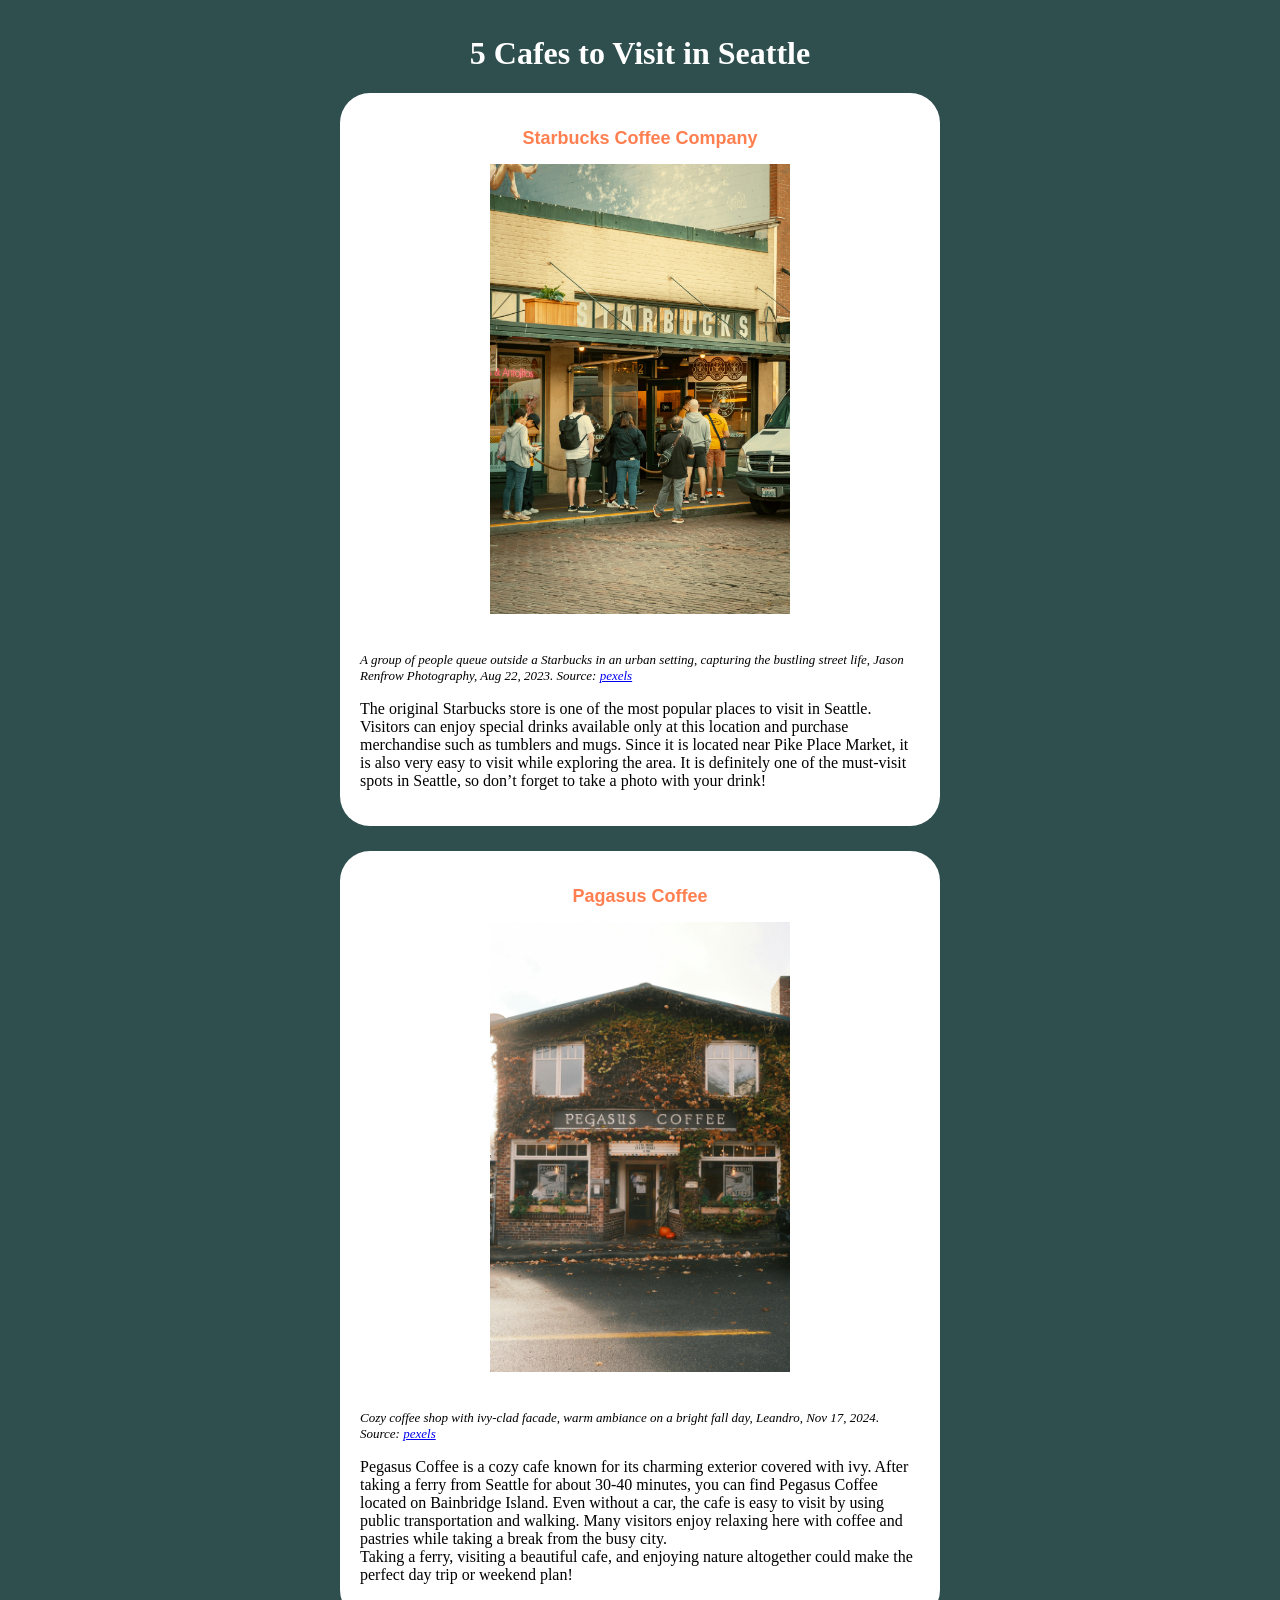
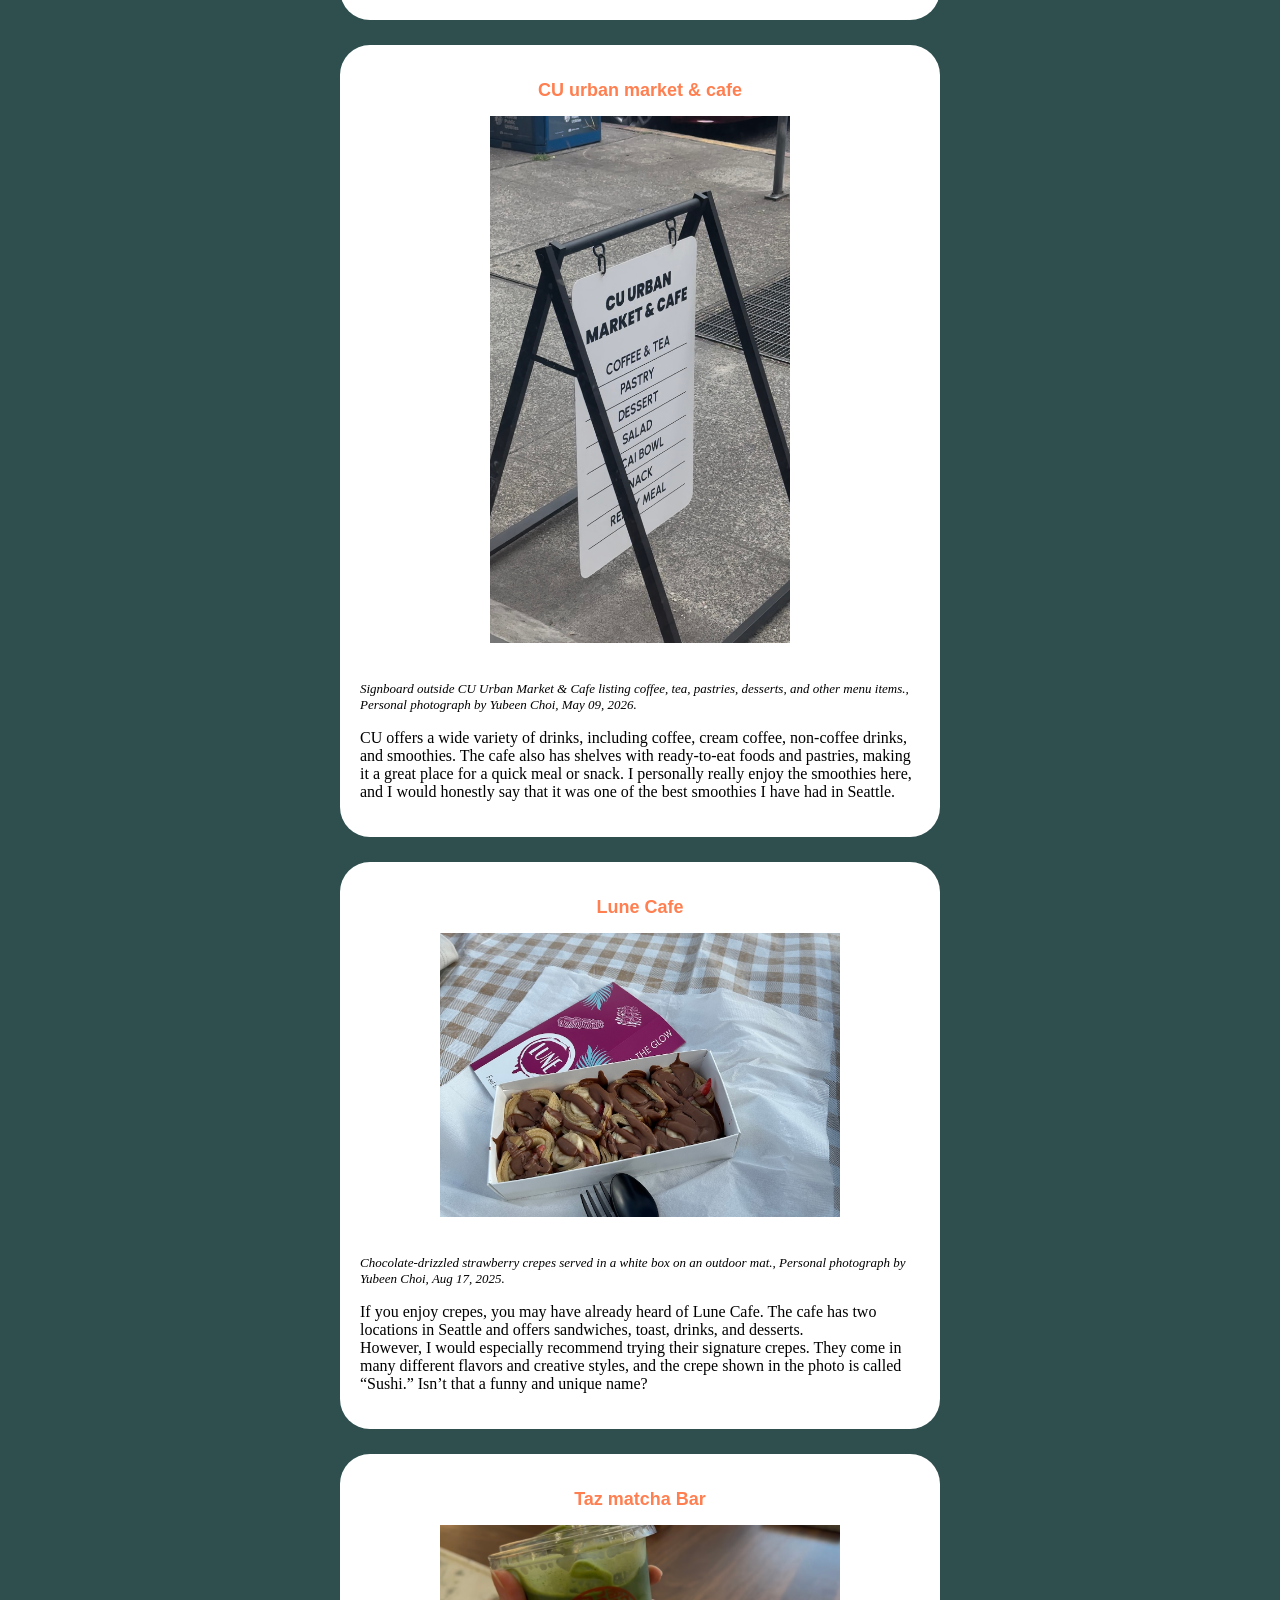
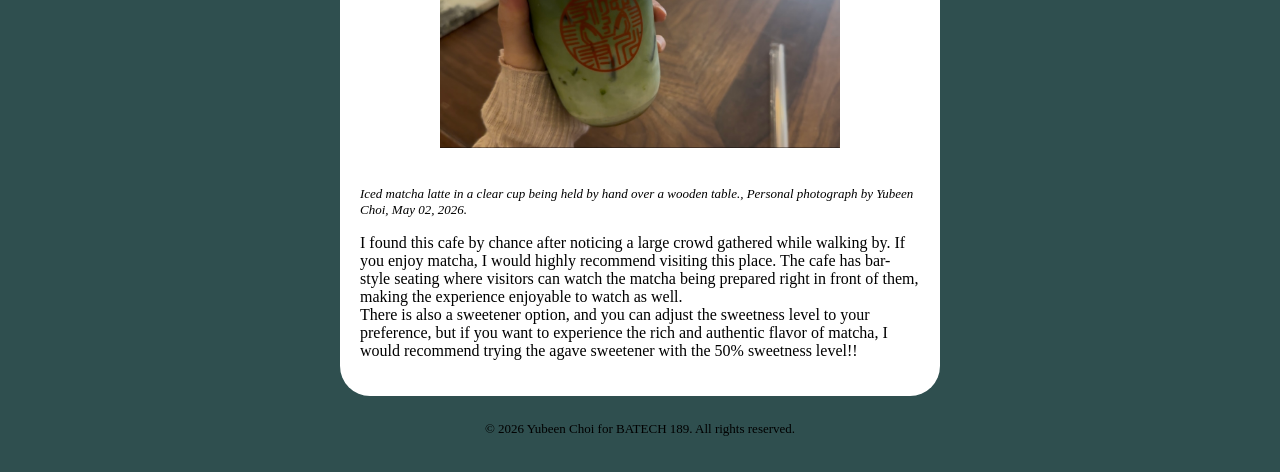
==== project2/index.html @ 44216cd3 "Initial commit" ====
<!doctype html>
<html lang="en">
    <head>
        <meta charset="UTF-8" />
        <meta name="description" content="A webpage introducing five cafes to visit in Seattle." />
        <title>5 Cafes to Visit in Seattle</title>
        <style>
            body {
                background-color: darkslategrey;
                margin: 35px auto;
                font-family: Georgia, serif;
                width: 600px;
            }

            section {
                background-color: white;
                padding: 20px;
                margin: 0 auto 25px auto;
                border-radius: 30px;
            }

            h1 {
                color: white;
            }

            h2 {
                color: coral;
            }
            h1,
            h2 {
                text-align: center;
            }

            img {
                margin: auto;
                display: block;
            }

            h2 {
                font-family: Arial, sans-serif;
                font-size: large;
            }

            cite {
                display: block;
                margin-top: 20px;
                font-size: small;
            }

            footer {
                text-align: center;
                font-size: small;
            }
        </style>
    </head>

    <body>
        <header>
            <h1>5 Cafes to Visit in Seattle</h1>
        </header>

        <section id="starbucks">
            <h2>Starbucks Coffee Company</h2>
            <img
                src="image_for_starbucks.jpg"
                alt="A group of people queue outside a Starbucks in an urban setting, capturing the bustling street life."
                width="300" />
            <br /><cite>
                A group of people queue outside a Starbucks in an urban setting, capturing the bustling street life,
                Jason Renfrow Photography, <time datetime="2023-08-22">Aug 22, 2023</time>. Source:
                <a href="https://www.pexels.com/photo/a-line-to-starbucks-18092314/" target="_blank">pexels</a>
            </cite>

            <p>
                The original Starbucks store is one of the most popular places to visit in Seattle. Visitors can enjoy
                special drinks available only at this location and purchase merchandise such as tumblers and mugs. Since
                it is located near Pike Place Market, it is also very easy to visit while exploring the area. It is
                definitely one of the must-visit spots in Seattle, so don’t forget to take a photo with your drink!
            </p>
        </section>

        <section id="pagasus">
            <h2>Pagasus Coffee</h2>
            <img
                src="image_for_pegasus%20coffee.jpg"
                alt="Cozy coffee shop with ivy-clad facade, warm ambiance on a bright fall day."
                width="300" />
            <br /><cite>
                Cozy coffee shop with ivy-clad facade, warm ambiance on a bright fall day, Leandro,
                <time datetime="2024-11-17">Nov 17, 2024</time>. Source:
                <a
                    href="https://www.pexels.com/photo/charming-ivy-covered-pegasus-coffee-shop-29489510/"
                    target="_blank"
                    >pexels</a
                >
            </cite>
            <p>
                Pegasus Coffee is a cozy cafe known for its charming exterior covered with ivy. After taking a ferry
                from Seattle for about 30-40 minutes, you can find Pegasus Coffee located on Bainbridge Island. Even
                without a car, the cafe is easy to visit by using public transportation and walking. Many visitors enjoy
                relaxing here with coffee and pastries while taking a break from the busy city. <br />Taking a ferry,
                visiting a beautiful cafe, and enjoying nature altogether could make the perfect day trip or weekend
                plan!
            </p>
        </section>

        <section id="cu">
            <h2>CU urban market &amp; cafe</h2>
            <img
                src="image_for_cu.jpg"
                alt="Signboard outside CU Urban Market & Cafe listing coffee, tea, pastries, desserts, and other menu items."
                width="300" />
            <br /><cite>
                Signboard outside CU Urban Market &amp; Cafe listing coffee, tea, pastries, desserts, and other menu
                items., Personal photograph by Yubeen Choi,
                <time datetime="2026-05-09">May 09, 2026</time>.
            </cite>
            <p>
                CU offers a wide variety of drinks, including coffee, cream coffee, non-coffee drinks, and smoothies.
                The cafe also has shelves with ready-to-eat foods and pastries, making it a great place for a quick meal
                or snack. I personally really enjoy the smoothies here, and I would honestly say that it was one of the
                best smoothies I have had in Seattle.
            </p>
        </section>

        <section id="lune">
            <h2>Lune Cafe</h2>
            <img
                src="image_for_lune.jpg"
                alt="Chocolate-drizzled strawberry crepes served in a white box on an outdoor mat."
                width="400" />
            <br /><cite>
                Chocolate-drizzled strawberry crepes served in a white box on an outdoor mat., Personal photograph by
                Yubeen Choi,
                <time datetime="2025-08-17">Aug 17, 2025</time>.
            </cite>
            <p>
                If you enjoy crepes, you may have already heard of Lune Cafe. The cafe has two locations in Seattle and
                offers sandwiches, toast, drinks, and desserts. <br />However, I would especially recommend trying their
                signature crepes. They come in many different flavors and creative styles, and the crepe shown in the
                photo is called “Sushi.” Isn’t that a funny and unique name?
            </p>
        </section>

        <section id="taz">
            <h2>Taz matcha Bar</h2>
            <img
                src="image_for_tazmatcha.jpg"
                alt="Iced matcha latte in a clear cup being held by hand over a wooden table."
                width="400" />
            <br /><cite>
                Iced matcha latte in a clear cup being held by hand over a wooden table., Personal photograph by Yubeen
                Choi,
                <time datetime="2026-05-02">May 02, 2026</time>.
            </cite>
            <p>
                I found this cafe by chance after noticing a large crowd gathered while walking by. If you enjoy matcha,
                I would highly recommend visiting this place. The cafe has bar-style seating where visitors can watch
                the matcha being prepared right in front of them, making the experience enjoyable to watch as well.<br />
                There is also a sweetener option, and you can adjust the sweetness level to your preference, but if you
                want to experience the rich and authentic flavor of matcha, I would recommend trying the agave sweetener
                with the 50% sweetness level!!
            </p>
        </section>

        <footer>
            <p>&copy; 2026 Yubeen Choi for BATECH 189. All rights reserved.</p>
        </footer>
    </body>
</html>
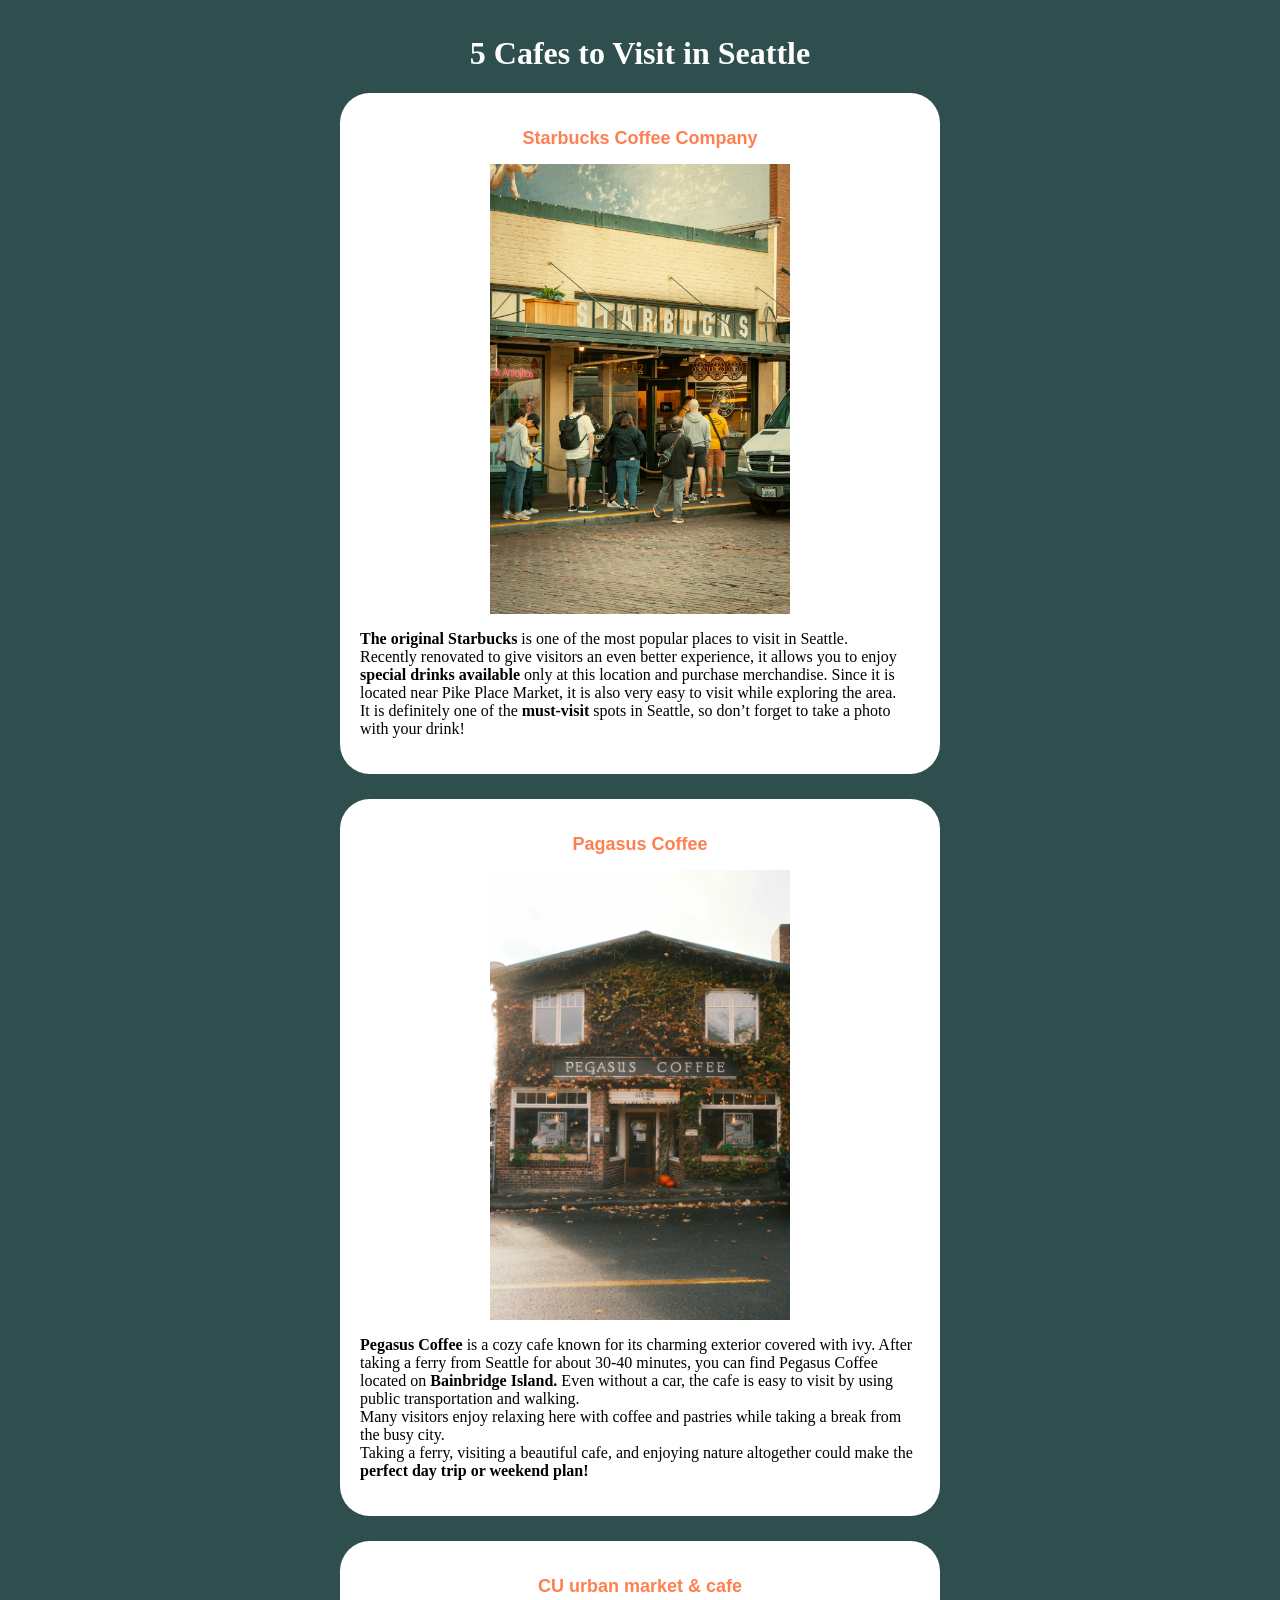
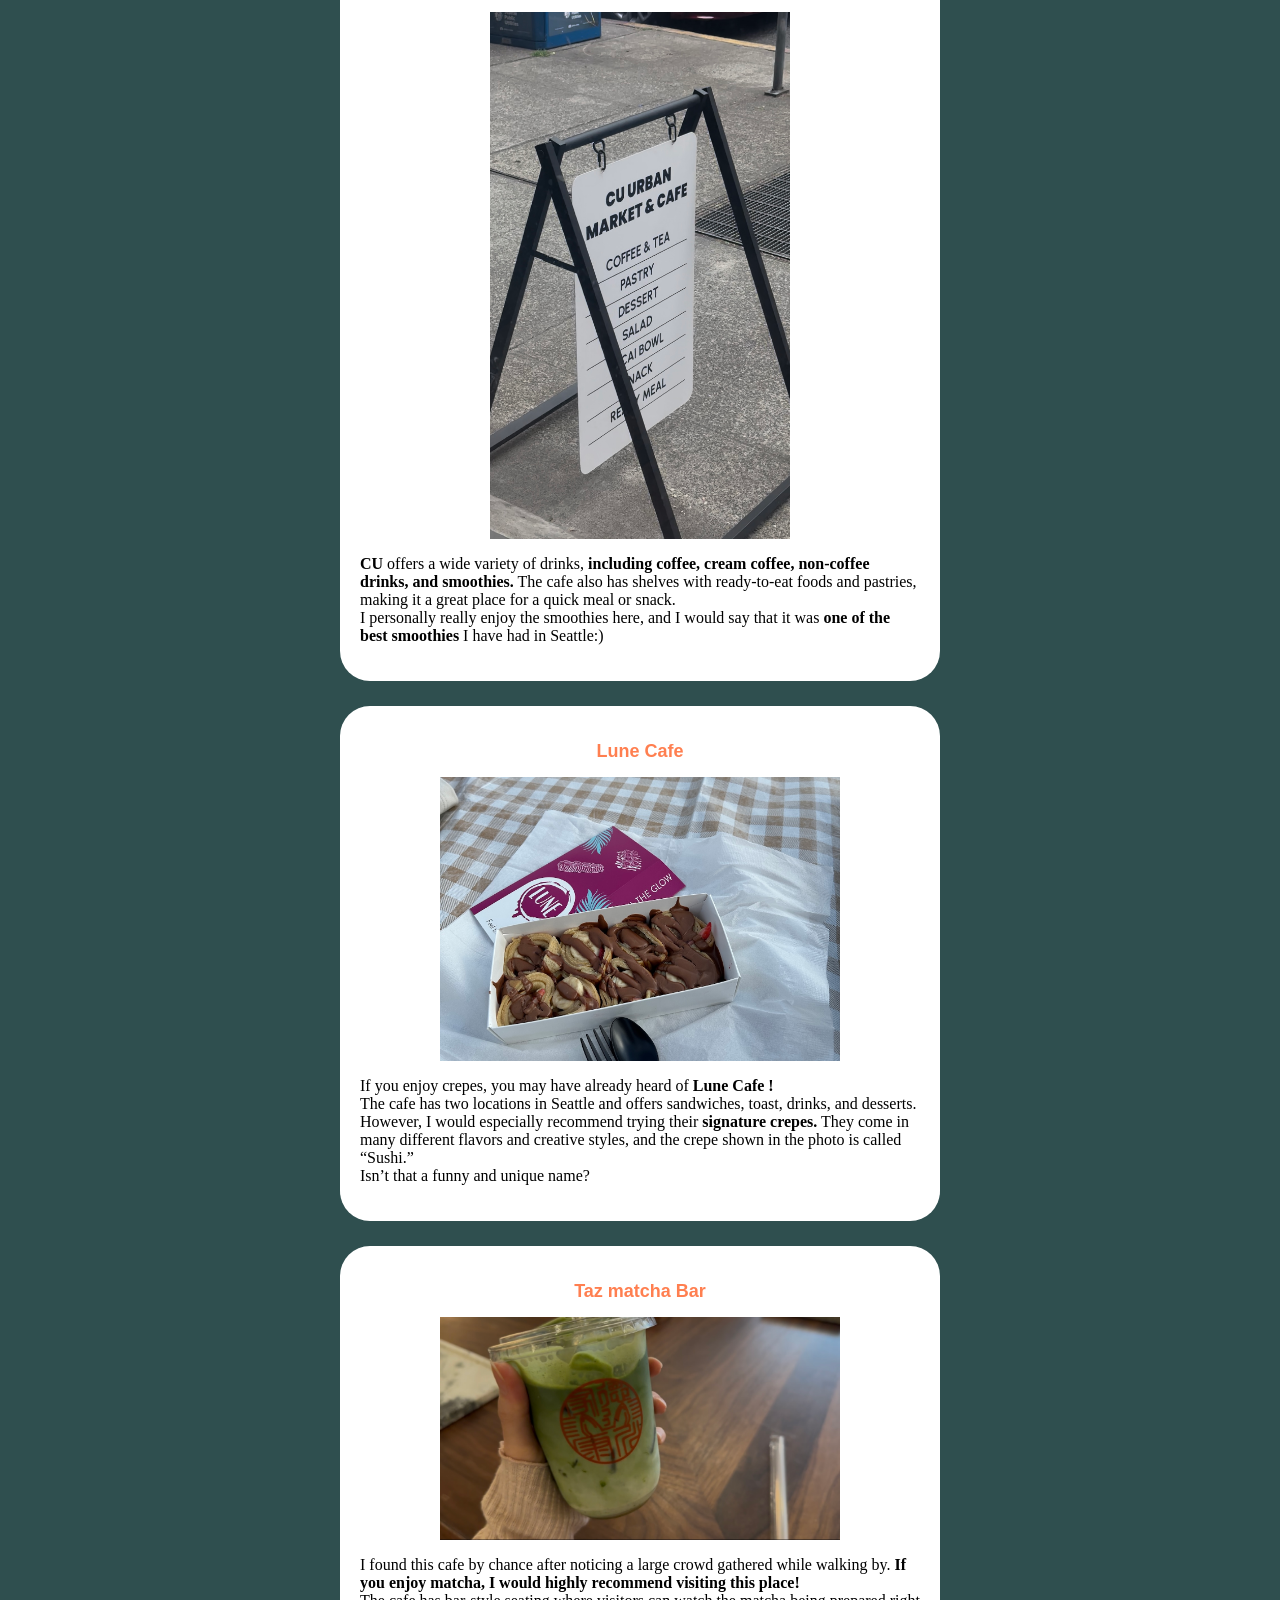
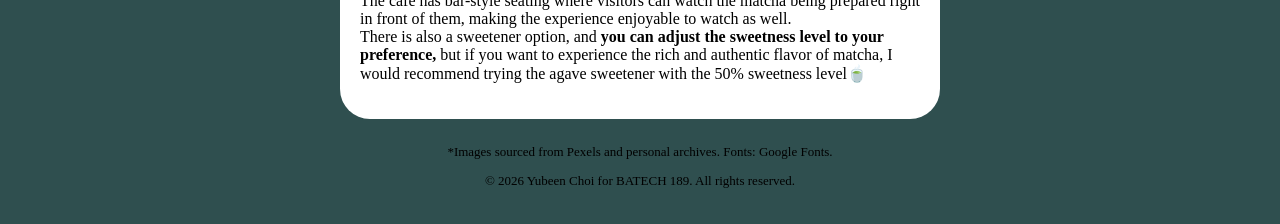
==== commit 6e415dab: "update seattle website" ====
--- a/project2/index.html
+++ b/project2/index.html
@@ -65,42 +65,22 @@
                 src="image_for_starbucks.jpg"
                 alt="A group of people queue outside a Starbucks in an urban setting, capturing the bustling street life."
                 width="300" />
-            <br /><cite>
-                A group of people queue outside a Starbucks in an urban setting, capturing the bustling street life,
-                Jason Renfrow Photography, <time datetime="2023-08-22">Aug 22, 2023</time>. Source:
-                <a href="https://www.pexels.com/photo/a-line-to-starbucks-18092314/" target="_blank">pexels</a>
-            </cite>
-
             <p>
-                The original Starbucks store is one of the most popular places to visit in Seattle. Visitors can enjoy
-                special drinks available only at this location and purchase merchandise such as tumblers and mugs. Since
-                it is located near Pike Place Market, it is also very easy to visit while exploring the area. It is
-                definitely one of the must-visit spots in Seattle, so don’t forget to take a photo with your drink!
+                <strong>The original Starbucks</strong> is one of the most popular places to visit in Seattle. <br />Recently renovated to give visitors an even better
+                experience, it allows you to enjoy <strong>special drinks available</strong>  only at this location and purchase merchandise. Since it is located near Pike Place
+                Market, it is also very easy to visit while exploring the area. <br />It is definitely one of the <strong>must-visit </strong> spots in Seattle, so don’t forget
+                to take a photo with your drink!
             </p>
         </section>
 
         <section id="pagasus">
             <h2>Pagasus Coffee</h2>
-            <img
-                src="image_for_pegasus%20coffee.jpg"
-                alt="Cozy coffee shop with ivy-clad facade, warm ambiance on a bright fall day."
-                width="300" />
-            <br /><cite>
-                Cozy coffee shop with ivy-clad facade, warm ambiance on a bright fall day, Leandro,
-                <time datetime="2024-11-17">Nov 17, 2024</time>. Source:
-                <a
-                    href="https://www.pexels.com/photo/charming-ivy-covered-pegasus-coffee-shop-29489510/"
-                    target="_blank"
-                    >pexels</a
-                >
-            </cite>
+            <img src="image_for_pegasus%20coffee.jpg" alt="Cozy coffee shop with ivy-clad facade, warm ambiance on a bright fall day." width="300" />
             <p>
-                Pegasus Coffee is a cozy cafe known for its charming exterior covered with ivy. After taking a ferry
-                from Seattle for about 30-40 minutes, you can find Pegasus Coffee located on Bainbridge Island. Even
-                without a car, the cafe is easy to visit by using public transportation and walking. Many visitors enjoy
-                relaxing here with coffee and pastries while taking a break from the busy city. <br />Taking a ferry,
-                visiting a beautiful cafe, and enjoying nature altogether could make the perfect day trip or weekend
-                plan!
+                <strong>Pegasus Coffee</strong>  is a cozy cafe known for its charming exterior covered with ivy. After taking a ferry from Seattle for about 30-40 minutes, you
+                can find Pegasus Coffee located on <strong>Bainbridge Island.</strong>  Even without a car, the cafe is easy to visit by using public transportation and walking.
+                <br/>Many visitors enjoy relaxing here with coffee and pastries while taking a break from the busy city. <br />Taking a ferry, visiting a beautiful
+                cafe, and enjoying nature altogether could make the <strong>perfect day trip or weekend plan!</strong>
             </p>
         </section>
 
@@ -110,60 +90,40 @@
                 src="image_for_cu.jpg"
                 alt="Signboard outside CU Urban Market & Cafe listing coffee, tea, pastries, desserts, and other menu items."
                 width="300" />
-            <br /><cite>
-                Signboard outside CU Urban Market &amp; Cafe listing coffee, tea, pastries, desserts, and other menu
-                items., Personal photograph by Yubeen Choi,
-                <time datetime="2026-05-09">May 09, 2026</time>.
-            </cite>
             <p>
-                CU offers a wide variety of drinks, including coffee, cream coffee, non-coffee drinks, and smoothies.
-                The cafe also has shelves with ready-to-eat foods and pastries, making it a great place for a quick meal
-                or snack. I personally really enjoy the smoothies here, and I would honestly say that it was one of the
-                best smoothies I have had in Seattle.
+                <strong>CU </strong> offers a wide variety of drinks,<strong> including coffee, cream coffee, non-coffee drinks, and smoothies.</strong>  The cafe also has shelves with
+                ready-to-eat foods and pastries, making it a great place for a quick meal or snack. <br />
+                I personally really enjoy the smoothies here, and I would say that it was <strong>one of the best smoothies</strong>  I have had in Seattle:)
             </p>
         </section>
 
         <section id="lune">
             <h2>Lune Cafe</h2>
-            <img
-                src="image_for_lune.jpg"
-                alt="Chocolate-drizzled strawberry crepes served in a white box on an outdoor mat."
-                width="400" />
-            <br /><cite>
-                Chocolate-drizzled strawberry crepes served in a white box on an outdoor mat., Personal photograph by
-                Yubeen Choi,
-                <time datetime="2025-08-17">Aug 17, 2025</time>.
-            </cite>
+            <img src="image_for_lune.jpg" alt="Chocolate-drizzled strawberry crepes served in a white box on an outdoor mat." width="400" />
             <p>
-                If you enjoy crepes, you may have already heard of Lune Cafe. The cafe has two locations in Seattle and
-                offers sandwiches, toast, drinks, and desserts. <br />However, I would especially recommend trying their
-                signature crepes. They come in many different flavors and creative styles, and the crepe shown in the
-                photo is called “Sushi.” Isn’t that a funny and unique name?
+                If you enjoy crepes, you may have already heard of <strong>Lune Cafe !</strong>  <br />The cafe has two locations in Seattle and offers sandwiches, toast, drinks,
+                and desserts. However, I would especially recommend trying their <strong>signature crepes.</strong>  They come in many different flavors and creative styles, and
+                the crepe shown in the photo is called “Sushi.” <br />
+                Isn’t that a funny and unique name?
             </p>
         </section>
 
         <section id="taz">
             <h2>Taz matcha Bar</h2>
-            <img
-                src="image_for_tazmatcha.jpg"
-                alt="Iced matcha latte in a clear cup being held by hand over a wooden table."
-                width="400" />
-            <br /><cite>
-                Iced matcha latte in a clear cup being held by hand over a wooden table., Personal photograph by Yubeen
-                Choi,
-                <time datetime="2026-05-02">May 02, 2026</time>.
-            </cite>
+            <img src="image_for_tazmatcha.jpg" alt="Iced matcha latte in a clear cup being held by hand over a wooden table." width="400" />
             <p>
-                I found this cafe by chance after noticing a large crowd gathered while walking by. If you enjoy matcha,
-                I would highly recommend visiting this place. The cafe has bar-style seating where visitors can watch
-                the matcha being prepared right in front of them, making the experience enjoyable to watch as well.<br />
-                There is also a sweetener option, and you can adjust the sweetness level to your preference, but if you
-                want to experience the rich and authentic flavor of matcha, I would recommend trying the agave sweetener
-                with the 50% sweetness level!!
+                I found this cafe by chance after noticing a large crowd gathered while walking by. <strong>If you enjoy matcha, I would highly recommend visiting this
+                place!</strong> <br/>
+                The cafe has bar-style seating where visitors can watch the matcha being prepared right in front of them, making the experience enjoyable
+                to watch as well.<br />
+                There is also a sweetener option, and <strong>you can adjust the sweetness level to your preference,</strong> but if you want to experience the rich and
+                authentic flavor of matcha, I would recommend trying the agave sweetener with the 50% sweetness level🍵
             </p>
         </section>
 
         <footer>
+            <p>*Images sourced from Pexels and personal archives. Fonts: Google Fonts.</p>
+
             <p>&copy; 2026 Yubeen Choi for BATECH 189. All rights reserved.</p>
         </footer>
     </body>
